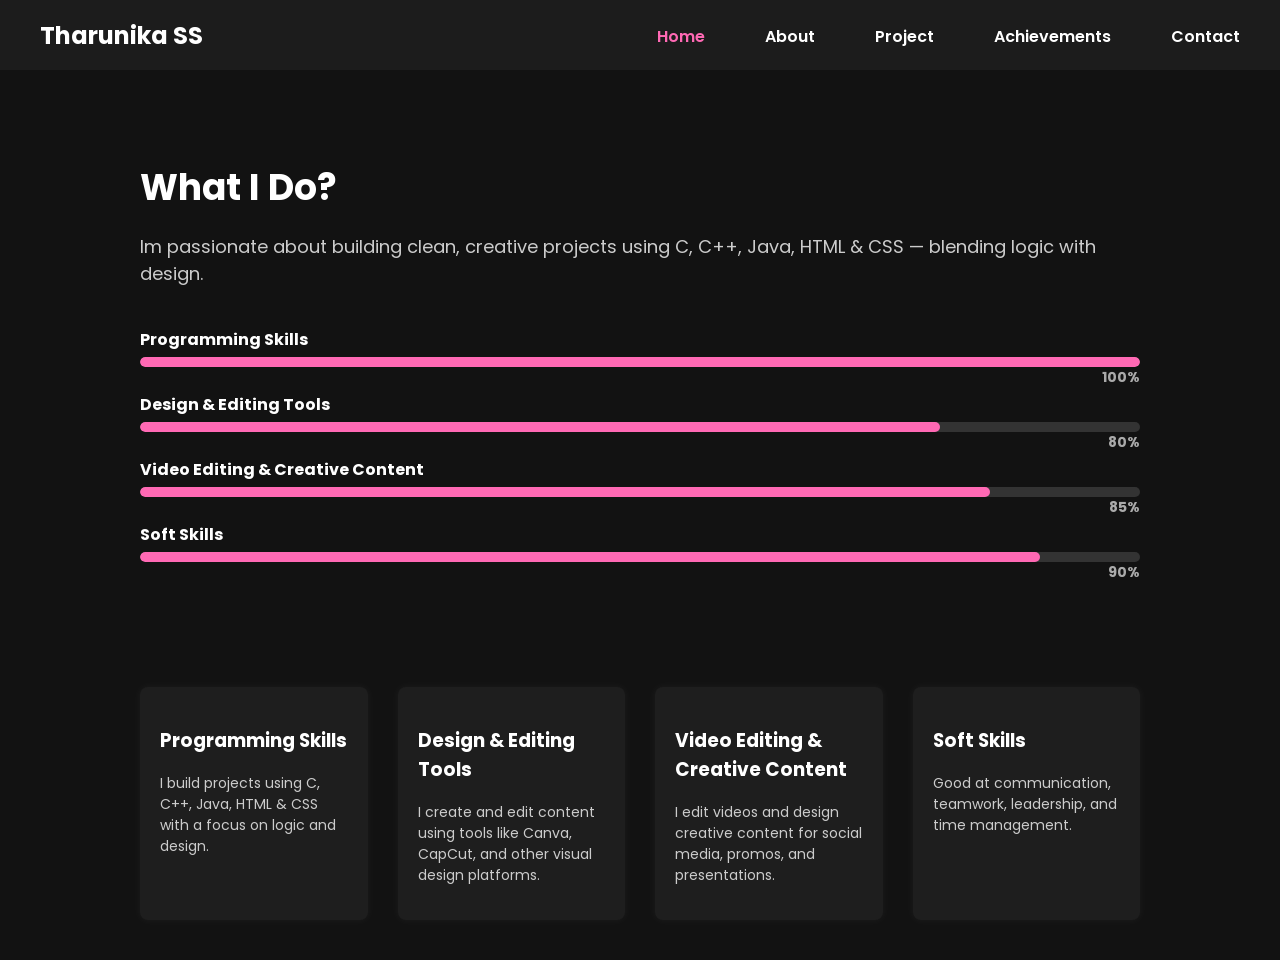
==== tharunika portfolio/about.html @ d0fa861d "Add files via upload" ====
<!DOCTYPE html>
<html lang="en">
<head>
  <meta charset="UTF-8" />
  <meta name="viewport" content="width=device-width, initial-scale=1.0"/>
  <title>About - Tharunika</title>
  <link rel="stylesheet" href="style2.css"/>
  <link rel="preconnect" href="https://fonts.googleapis.com">
  <link href="https://fonts.googleapis.com/css2?family=Poppins:wght@400;600;700&display=swap" rel="stylesheet">
  <link rel="stylesheet" href="https://cdnjs.cloudflare.com/ajax/libs/font-awesome/6.4.0/css/all.min.css" />
</head>
<body class="dark-theme">
  

  <header>
    <h2 class="logo">Tharunika SS</h2>
    <nav>
      <ul class="nav-links">
        <li><a href="index.html" class="active">Home</a></li>
        <li><a href="about.html">About</a></li>
        <li><a href="project.html">Project</a></li>
        <li><a href="achievement.html">Achievements</a></li>
        <li><a href="Contact.html">Contact</a></li>
      </ul>
    </nav>
  </header>

  <section class="about-section">
    <div class="about-text">
      <h1>What I Do?</h1>
      <p>
        Im passionate about building clean, creative projects using C, C++, Java, HTML & CSS — blending logic with design.
      </p>
    </div>

    <div class="skills">
      <div class="skill">
        <span>Programming Skills</span>
        <div class="bar">
          <div class="progress" style="width: 100%; background-color: #ff69b4;"></div>
        </div>
        <span class="percent">100%</span>
      </div>

      <div class="skill">
        <span>Design & Editing Tools</span>
        <div class="bar">
          <div class="progress" style="width: 80%; background-color: #ff69b4;"></div>
        </div>
        <span class="percent">80%</span>
      </div>

      <div class="skill">
        <span>Video Editing & Creative Content</span>
        <div class="bar">
          <div class="progress" style="width: 85%; background-color:  #ff69b4;"></div>
        </div>
        <span class="percent">85%</span>
      </div>

      <div class="skill">
        <span>Soft Skills</span>
        <div class="bar">
          <div class="progress" style="width: 90%; background-color:  #ff69b4;"></div>
        </div>
        <span class="percent">90%</span>
      </div>
    </div>
  </section>

  <section class="services">
    <div class="service">
      <h3> Programming Skills</h3>
      <p>I build projects using C, C++, Java, HTML & CSS with a focus on logic and design.</p>
    </div>
    <div class="service">
      <h3>Design & Editing Tools</h3>
      <p>I create and edit content using tools like Canva, CapCut, and other visual design platforms.</p>
    </div>
    <div class="service">
      <h3>Video Editing & Creative Content</h3>
      <p>I edit videos and design creative content for social media, promos, and presentations.</p>
    </div>
    <div class="service">
      <h3>Soft Skills</h3>
      <p>Good at communication, teamwork, leadership, and time management.</p>
    </div>
  </section>
</body>
</html>
---- tharunika portfolio/style2.css ----
body.dark-theme {
  margin: 0;
  padding: 0;
  font-family: 'Poppins', sans-serif;
  background-color: #121212;
  color: #ffffff;
}

header {
  display: flex;
  align-items: center;
  justify-content: space-between;
  background-color: #1c1c1c;
  padding: 0 40px;
  height: 70px;
  font-weight: bold;
}

.logo {
  font-size: 24px;
  font-weight: 700;
  color: white;
  font-weight: bold;
}

.nav-links {
  list-style: none;
  display: flex;
  gap: 60px;
  margin: 0;
  padding: 0;
  font-size: large;
  font-weight: bold;
}

.nav-links li a {
  text-decoration: none;
  color: white;
  font-weight: 600;
  font-size: 16px;
  transition: 0.3s;
}




.nav-links li a:hover,
.nav-links li a.active {
  color: #ff69b4; /* Pink */
}

.about-section {
  max-width: 1000px;
  margin: auto;
  padding: 60px 20px;
}

.about-text h1 {
  font-size: 36px;
  margin-bottom: 10px;
}

.about-text p {
  font-size: 18px;
  color: #cccccc;
}

.skills {
  margin-top: 40px;
}

.skill {
  margin-bottom: 25px;
}

.skill span {
  display: block;
  margin-bottom: 5px;
  font-weight: bold;
}

.bar {
  background: #333;
  border-radius: 5px;
  height: 10px;
  overflow: hidden;
}

.progress {
  height: 10px;
  border-radius: 5px;
}

.percent {
  float: right;
  font-size: 14px;
  color: #aaaaaa;
}

.services {
  display: grid;
  grid-template-columns: repeat(auto-fit, minmax(220px, 1fr));
  gap: 30px;
  padding: 40px 20px;
  max-width: 1000px;
  margin: auto;
}

.service {
  background-color: #1e1e1e;
  padding: 20px;
  border-radius: 8px;
  box-shadow: 0 0 10px rgba(255,255,255,0.05);
}

.service h3 {
  color: #ffffff;
}

.service p {
  color: #cccccc;
  font-size: 14px;
}
.project-section {
  padding: 80px 50px;
  max-width: 900px;
  margin: auto;
}

.project-section h2 {
  font-size: 36px;
  color: #ff69b4; /* same pink tone */
  margin-bottom: 20px;
}

.project-section h3 {
  font-size: 28px;
  color: #ffffff;
  margin-top: 20px;
  margin-bottom: 10px;
}

.project-section p {
  font-size: 18px;
  line-height: 1.8;
  margin-bottom: 20px;
}

.img-gallery {
  display: flex;
  flex-wrap: wrap;
  gap: 20px;
  margin-bottom: 40px;
}

.img-gallery img {
  width: 100%;
  max-width: 280px;
  border-radius: 10px;
  box-shadow: 0 0 10px rgba(255, 105, 180, 0.2); /* pink glow */
}
.achievement-entry {
  display: flex;
  justify-content: space-between;
  align-items: center;
  margin-bottom: 30px;
}

.achievement-text {
  flex: 1;
}

.achievement-img img {
  max-width: 200px;
  border-radius: 8px;
}
.contact-container {
  max-width: 1000px;
  margin: 60px auto;
  padding: 20px;
}

.contact-container h2 {
  font-size: 2.5rem;
  margin-bottom: 20px;
}

.contact-container p {
  font-size: 1.1rem;
  margin-bottom: 10px;
}

.contact-container a {
  color: #ff2b94;
  text-decoration: none;
  font-weight: 500;
}

.contact-container a:hover {
  text-decoration: underline;
}
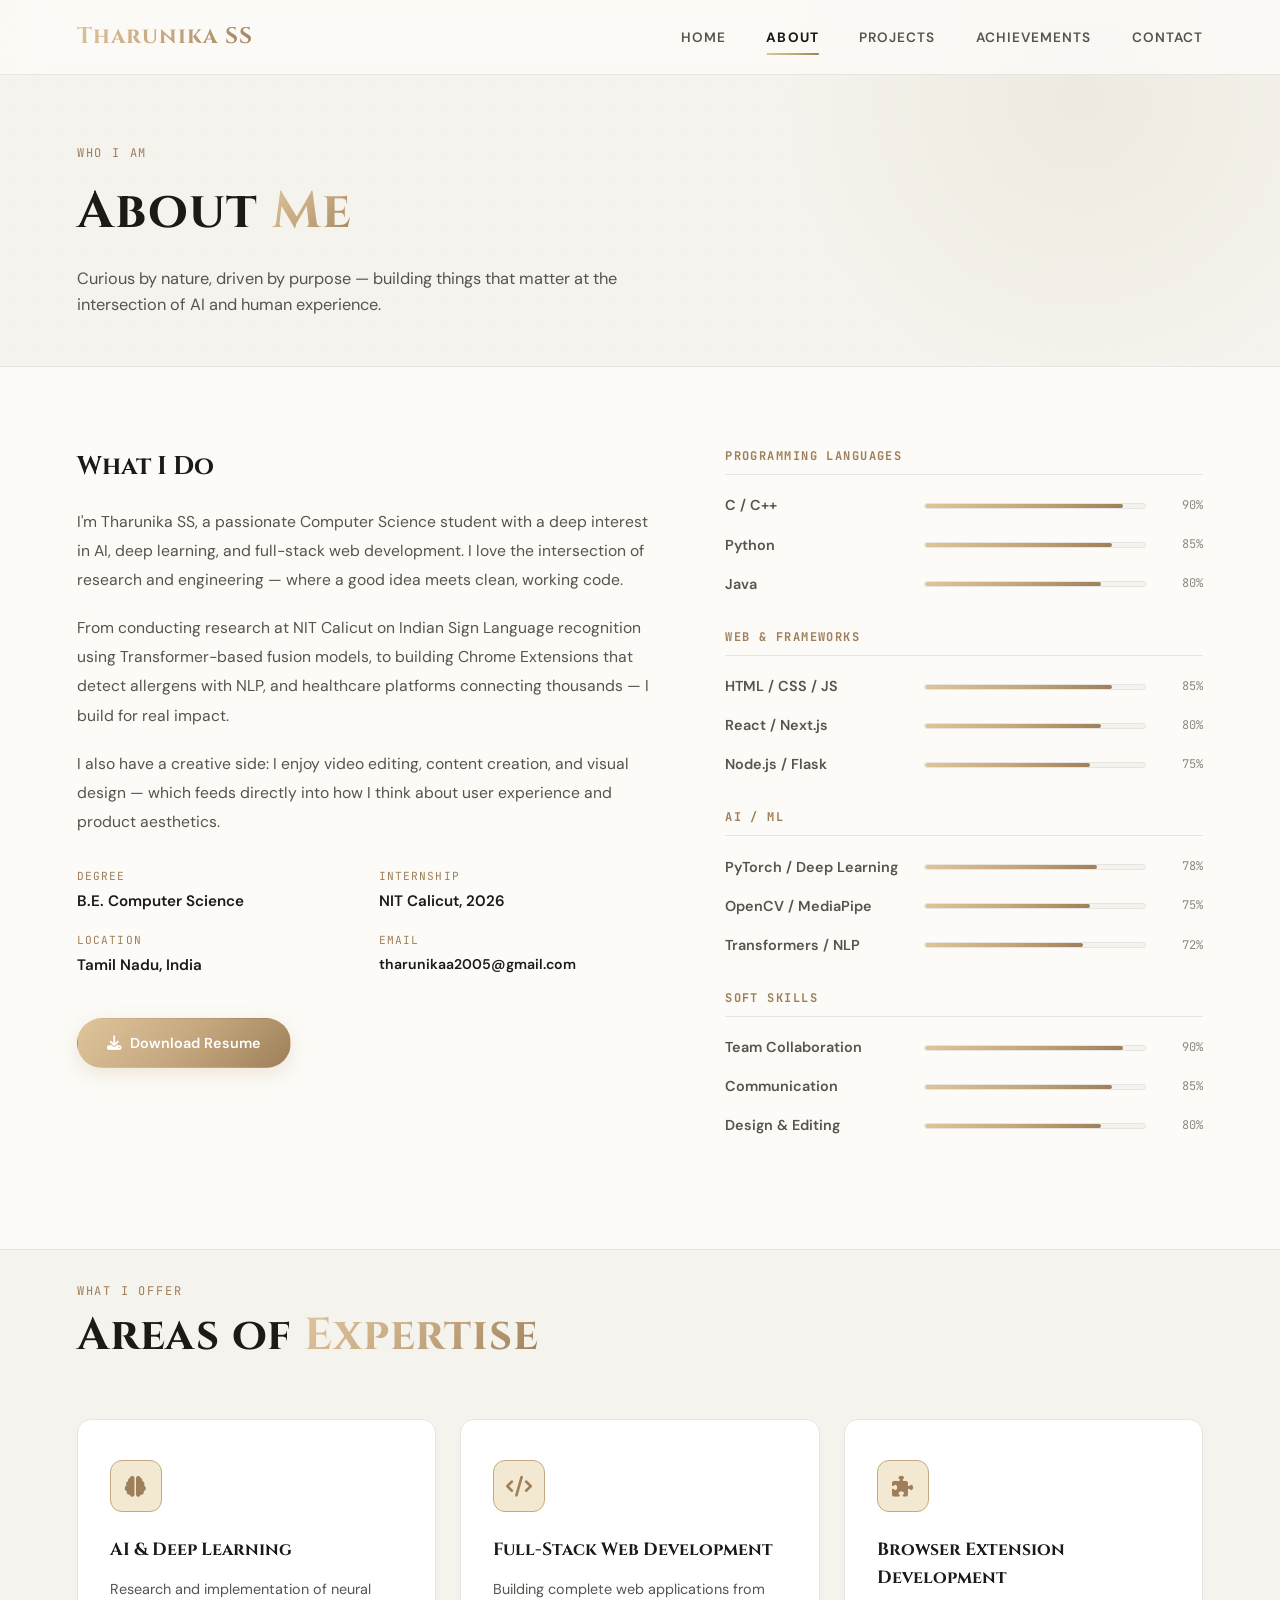
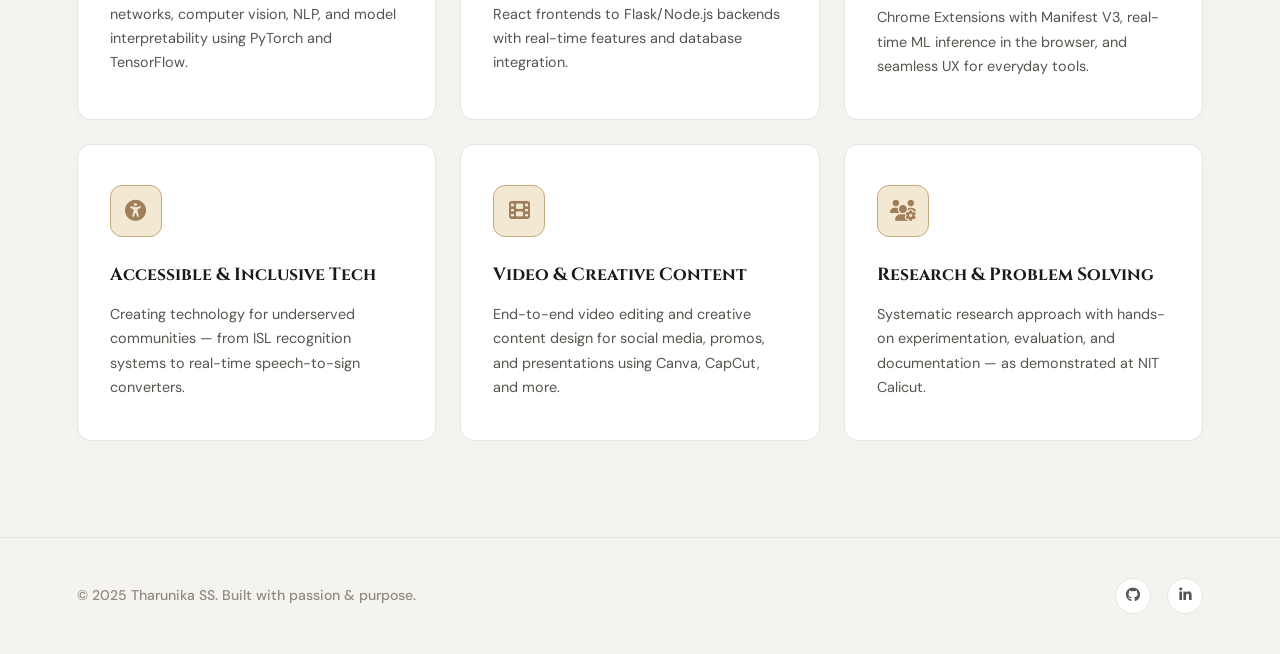
==== commit ff499267: "Redesign portfolio theme to professional White & Gold with micro-animations" ====
--- a/tharunika portfolio/about.html
+++ b/tharunika portfolio/about.html
@@ -1,90 +1,307 @@
-<!DOCTYPE html>
-<html lang="en">
-<head>
-  <meta charset="UTF-8" />
-  <meta name="viewport" content="width=device-width, initial-scale=1.0"/>
-  <title>About - Tharunika</title>
-  <link rel="stylesheet" href="style2.css"/>
-  <link rel="preconnect" href="https://fonts.googleapis.com">
-  <link href="https://fonts.googleapis.com/css2?family=Poppins:wght@400;600;700&display=swap" rel="stylesheet">
-  <link rel="stylesheet" href="https://cdnjs.cloudflare.com/ajax/libs/font-awesome/6.4.0/css/all.min.css" />
-</head>
-<body class="dark-theme">
-  
-
-  <header>
-    <h2 class="logo">Tharunika SS</h2>
-    <nav>
-      <ul class="nav-links">
-        <li><a href="index.html" class="active">Home</a></li>
-        <li><a href="about.html">About</a></li>
-        <li><a href="project.html">Project</a></li>
-        <li><a href="achievement.html">Achievements</a></li>
-        <li><a href="Contact.html">Contact</a></li>
-      </ul>
-    </nav>
-  </header>
-
-  <section class="about-section">
-    <div class="about-text">
-      <h1>What I Do?</h1>
-      <p>
-        Im passionate about building clean, creative projects using C, C++, Java, HTML & CSS — blending logic with design.
-      </p>
-    </div>
-
-    <div class="skills">
-      <div class="skill">
-        <span>Programming Skills</span>
-        <div class="bar">
-          <div class="progress" style="width: 100%; background-color: #ff69b4;"></div>
-        </div>
-        <span class="percent">100%</span>
-      </div>
-
-      <div class="skill">
-        <span>Design & Editing Tools</span>
-        <div class="bar">
-          <div class="progress" style="width: 80%; background-color: #ff69b4;"></div>
-        </div>
-        <span class="percent">80%</span>
-      </div>
-
-      <div class="skill">
-        <span>Video Editing & Creative Content</span>
-        <div class="bar">
-          <div class="progress" style="width: 85%; background-color:  #ff69b4;"></div>
-        </div>
-        <span class="percent">85%</span>
-      </div>
-
-      <div class="skill">
-        <span>Soft Skills</span>
-        <div class="bar">
-          <div class="progress" style="width: 90%; background-color:  #ff69b4;"></div>
-        </div>
-        <span class="percent">90%</span>
-      </div>
-    </div>
-  </section>
-
-  <section class="services">
-    <div class="service">
-      <h3> Programming Skills</h3>
-      <p>I build projects using C, C++, Java, HTML & CSS with a focus on logic and design.</p>
-    </div>
-    <div class="service">
-      <h3>Design & Editing Tools</h3>
-      <p>I create and edit content using tools like Canva, CapCut, and other visual design platforms.</p>
-    </div>
-    <div class="service">
-      <h3>Video Editing & Creative Content</h3>
-      <p>I edit videos and design creative content for social media, promos, and presentations.</p>
-    </div>
-    <div class="service">
-      <h3>Soft Skills</h3>
-      <p>Good at communication, teamwork, leadership, and time management.</p>
-    </div>
-  </section>
-</body>
-</html>
+<!DOCTYPE html>
+<html lang="en">
+<head>
+  <meta charset="UTF-8"/>
+  <meta name="viewport" content="width=device-width, initial-scale=1.0"/>
+  <title>About — Tharunika SS</title>
+  <link rel="preconnect" href="https://fonts.googleapis.com">
+  <link href="https://fonts.googleapis.com/css2?family=Cinzel:wght@400;600;700;800&family=DM+Sans:ital,wght@0,300;0,400;0,500;0,600;0,700;1,400&family=JetBrains+Mono:wght@400;500&display=swap" rel="stylesheet">
+  <link rel="stylesheet" href="https://cdnjs.cloudflare.com/ajax/libs/font-awesome/6.4.0/css/all.min.css"/>
+  <link rel="stylesheet" href="style.css"/>
+  <style>
+    .page-hero {
+      min-height: 38vh;
+      display: flex; align-items: flex-end;
+      padding: 9rem 6% 3rem;
+      position: relative; overflow: hidden;
+      border-bottom: 1px solid var(--border);
+      background: var(--bg3);
+    }
+    .page-hero::before {
+      content:''; position:absolute;
+      width:600px; height:600px;
+      background: radial-gradient(circle, rgba(197,168,128,0.12), transparent 70%);
+      top:-200px; right:-100px; border-radius:50%;
+    }
+    .page-hero-content { position:relative; z-index:1; }
+    .page-hero-content p { color:var(--text-sub); max-width:540px; font-size:1.02rem; margin-top:0.8rem; }
+
+    /* About layout */
+    .about-wrap {
+      display: grid;
+      grid-template-columns: 1.1fr 0.9fr;
+      gap: 4rem;
+      padding: 5rem 6% 5rem;
+    }
+    @media(max-width:768px){ .about-wrap{grid-template-columns:1fr; gap: 3rem;} }
+
+    .about-bio h3 {
+      font-family: var(--font-display); font-size:1.6rem; font-weight:700;
+      margin-bottom:1.2rem;
+      color: var(--text);
+    }
+    .about-bio p { color:var(--text-sub); line-height:1.85; margin-bottom:1.2rem; font-size:0.98rem; }
+
+    .info-grid { display:grid; grid-template-columns:1fr 1fr; gap:1.2rem; margin-top:2rem; }
+    .info-item { display:flex; flex-direction:column; gap:0.2rem; }
+    .info-label { font-family:var(--font-mono); font-size:0.7rem; color:var(--accent-dark); text-transform:uppercase; letter-spacing:0.1em; }
+    .info-value { font-size:0.95rem; font-weight:600; color: var(--text); }
+
+    /* Skills column */
+    .skill-category { margin-bottom:2rem; }
+    .skill-category h4 {
+      font-family:var(--font-mono); font-size:0.75rem;
+      color:var(--accent-dark); text-transform:uppercase; letter-spacing:0.12em;
+      margin-bottom:1.2rem; padding-bottom:0.5rem;
+      border-bottom:1px solid var(--border);
+    }
+    .skill-row {
+      display:flex; align-items:center; gap:1.2rem;
+      margin-bottom:1rem;
+    }
+    .skill-row .skill-name { font-size:0.9rem; font-weight: 600; min-width:180px; color: var(--text-sub); }
+    .skill-bar { flex:1; height:6px; background:var(--bg3); border-radius:3px; overflow:hidden; border: 1px solid var(--border); }
+    .skill-fill { height:100%; border-radius:3px; background:var(--gold-grad); transition:width 1.5s cubic-bezier(.16,1,.3,1); }
+    .skill-pct { font-family:var(--font-mono); font-size:0.75rem; color:var(--text-muted); min-width:38px; text-align:right; }
+
+    /* Services */
+    .services-section { padding:2rem 6% 6rem; background: var(--bg3); border-top: 1px solid var(--border); }
+    .services-grid {
+      display:grid; grid-template-columns:repeat(auto-fill,minmax(280px,1fr));
+      gap:1.5rem; margin-top:3rem;
+    }
+    .service-card {
+      background:var(--bg2); border:1px solid var(--border);
+      border-radius:var(--radius); padding:2.5rem 2rem;
+      transition:var(--trans); position:relative; overflow:hidden;
+      box-shadow: 0 4px 20px rgba(0,0,0,0.01);
+    }
+    .service-card::before {
+      content:''; position:absolute; top:0;left:0;right:0;height:2px;
+      background:var(--gold-grad);
+      opacity:0; transition:var(--trans);
+    }
+    .service-card:hover { transform:translateY(-6px); border-color:var(--accent); box-shadow: 0 16px 36px var(--gold-glow-subtle); }
+    .service-card:hover::before { opacity:1; }
+    
+    .service-icon {
+      width:52px; height:52px; border-radius:12px;
+      background:var(--accent-light); border:1px solid var(--accent);
+      display:flex; align-items:center; justify-content:center;
+      font-size:1.3rem; color:var(--accent-dark); margin-bottom:1.5rem;
+      transition: var(--trans);
+    }
+    .service-card:hover .service-icon {
+      transform: scale(1.08) rotate(4deg);
+      background: var(--gold-grad);
+      color: #fff;
+      border-color: transparent;
+    }
+    .service-card h3 { font-family:var(--font-display); font-size:1.1rem; font-weight:700; margin-bottom:0.8rem; color: var(--text); }
+    .service-card p { color:var(--text-sub); font-size:0.9rem; line-height:1.7; }
+  </style>
+</head>
+<body>
+  <header>
+    <div class="logo">Tharunika SS</div>
+    <nav>
+      <ul class="nav-links">
+        <li><a href="index.html">Home</a></li>
+        <li><a href="about.html" class="active">About</a></li>
+        <li><a href="project.html">Projects</a></li>
+        <li><a href="achievement.html">Achievements</a></li>
+        <li><a href="contact.html">Contact</a></li>
+      </ul>
+    </nav>
+  </header>
+
+  <div class="page-hero">
+    <div class="page-hero-content">
+      <div class="section-eyebrow">Who I am</div>
+      <h1 style="font-family:var(--font-display);font-size:clamp(2rem,4vw,3.2rem);font-weight:700;letter-spacing:0.02em;">
+        About <span style="background:var(--gold-grad);-webkit-background-clip:text;-webkit-text-fill-color:transparent;background-clip:text;">Me</span>
+      </h1>
+      <p>Curious by nature, driven by purpose — building things that matter at the intersection of AI and human experience.</p>
+    </div>
+  </div>
+
+  <div class="about-wrap">
+    <!-- Left: Bio -->
+    <div class="about-bio">
+      <h3>What I Do</h3>
+      <p>
+        I'm Tharunika SS, a passionate Computer Science student with a deep interest in AI, deep learning, and full-stack web development. I love the intersection of research and engineering — where a good idea meets clean, working code.
+      </p>
+      <p>
+        From conducting research at NIT Calicut on Indian Sign Language recognition using Transformer-based fusion models, to building Chrome Extensions that detect allergens with NLP, and healthcare platforms connecting thousands — I build for real impact.
+      </p>
+      <p>
+        I also have a creative side: I enjoy video editing, content creation, and visual design — which feeds directly into how I think about user experience and product aesthetics.
+      </p>
+
+      <div class="info-grid">
+        <div class="info-item">
+          <span class="info-label">Degree</span>
+          <span class="info-value">B.E. Computer Science</span>
+        </div>
+        <div class="info-item">
+          <span class="info-label">Internship</span>
+          <span class="info-value">NIT Calicut, 2026</span>
+        </div>
+        <div class="info-item">
+          <span class="info-label">Location</span>
+          <span class="info-value">Tamil Nadu, India</span>
+        </div>
+        <div class="info-item">
+          <span class="info-label">Email</span>
+          <span class="info-value" style="font-size:0.88rem">tharunikaa2005@gmail.com</span>
+        </div>
+      </div>
+
+      <div style="margin-top:2.5rem;">
+        <a href="resume portfolio.pdf" download class="btn btn-primary">
+          <i class="fas fa-download"></i> Download Resume
+        </a>
+      </div>
+    </div>
+
+    <!-- Right: Skills -->
+    <div class="about-skills" id="skillsContainer">
+      <div class="skill-category">
+        <h4>Programming Languages</h4>
+        <div class="skill-row" data-pct="90">
+          <span class="skill-name">C / C++</span>
+          <div class="skill-bar"><div class="skill-fill" style="width:0"></div></div>
+          <span class="skill-pct">90%</span>
+        </div>
+        <div class="skill-row" data-pct="85">
+          <span class="skill-name">Python</span>
+          <div class="skill-bar"><div class="skill-fill" style="width:0"></div></div>
+          <span class="skill-pct">85%</span>
+        </div>
+        <div class="skill-row" data-pct="80">
+          <span class="skill-name">Java</span>
+          <div class="skill-bar"><div class="skill-fill" style="width:0"></div></div>
+          <span class="skill-pct">80%</span>
+        </div>
+      </div>
+      <div class="skill-category">
+        <h4>Web & Frameworks</h4>
+        <div class="skill-row" data-pct="85">
+          <span class="skill-name">HTML / CSS / JS</span>
+          <div class="skill-bar"><div class="skill-fill" style="width:0"></div></div>
+          <span class="skill-pct">85%</span>
+        </div>
+        <div class="skill-row" data-pct="80">
+          <span class="skill-name">React / Next.js</span>
+          <div class="skill-bar"><div class="skill-fill" style="width:0"></div></div>
+          <span class="skill-pct">80%</span>
+        </div>
+        <div class="skill-row" data-pct="75">
+          <span class="skill-name">Node.js / Flask</span>
+          <div class="skill-bar"><div class="skill-fill" style="width:0"></div></div>
+          <span class="skill-pct">75%</span>
+        </div>
+      </div>
+      <div class="skill-category">
+        <h4>AI / ML</h4>
+        <div class="skill-row" data-pct="78">
+          <span class="skill-name">PyTorch / Deep Learning</span>
+          <div class="skill-bar"><div class="skill-fill" style="width:0"></div></div>
+          <span class="skill-pct">78%</span>
+        </div>
+        <div class="skill-row" data-pct="75">
+          <span class="skill-name">OpenCV / MediaPipe</span>
+          <div class="skill-bar"><div class="skill-fill" style="width:0"></div></div>
+          <span class="skill-pct">75%</span>
+        </div>
+        <div class="skill-row" data-pct="72">
+          <span class="skill-name">Transformers / NLP</span>
+          <div class="skill-bar"><div class="skill-fill" style="width:0"></div></div>
+          <span class="skill-pct">72%</span>
+        </div>
+      </div>
+      <div class="skill-category">
+        <h4>Soft Skills</h4>
+        <div class="skill-row" data-pct="90">
+          <span class="skill-name">Team Collaboration</span>
+          <div class="skill-bar"><div class="skill-fill" style="width:0"></div></div>
+          <span class="skill-pct">90%</span>
+        </div>
+        <div class="skill-row" data-pct="85">
+          <span class="skill-name">Communication</span>
+          <div class="skill-bar"><div class="skill-fill" style="width:0"></div></div>
+          <span class="skill-pct">85%</span>
+        </div>
+        <div class="skill-row" data-pct="80">
+          <span class="skill-name">Design & Editing</span>
+          <div class="skill-bar"><div class="skill-fill" style="width:0"></div></div>
+          <span class="skill-pct">80%</span>
+        </div>
+      </div>
+    </div>
+  </div>
+
+  <!-- Services -->
+  <section class="services-section">
+    <div class="section-header">
+      <div class="section-eyebrow">What I offer</div>
+      <h2>Areas of <span class="accent">Expertise</span></h2>
+    </div>
+    <div class="services-grid">
+      <div class="service-card">
+        <div class="service-icon"><i class="fas fa-brain"></i></div>
+        <h3>AI & Deep Learning</h3>
+        <p>Research and implementation of neural networks, computer vision, NLP, and model interpretability using PyTorch and TensorFlow.</p>
+      </div>
+      <div class="service-card">
+        <div class="service-icon"><i class="fas fa-code"></i></div>
+        <h3>Full-Stack Web Development</h3>
+        <p>Building complete web applications from React frontends to Flask/Node.js backends with real-time features and database integration.</p>
+      </div>
+      <div class="service-card">
+        <div class="service-icon"><i class="fas fa-puzzle-piece"></i></div>
+        <h3>Browser Extension Development</h3>
+        <p>Chrome Extensions with Manifest V3, real-time ML inference in the browser, and seamless UX for everyday tools.</p>
+      </div>
+      <div class="service-card">
+        <div class="service-icon"><i class="fas fa-universal-access"></i></div>
+        <h3>Accessible & Inclusive Tech</h3>
+        <p>Creating technology for underserved communities — from ISL recognition systems to real-time speech-to-sign converters.</p>
+      </div>
+      <div class="service-card">
+        <div class="service-icon"><i class="fas fa-film"></i></div>
+        <h3>Video & Creative Content</h3>
+        <p>End-to-end video editing and creative content design for social media, promos, and presentations using Canva, CapCut, and more.</p>
+      </div>
+      <div class="service-card">
+        <div class="service-icon"><i class="fas fa-users-cog"></i></div>
+        <h3>Research & Problem Solving</h3>
+        <p>Systematic research approach with hands-on experimentation, evaluation, and documentation — as demonstrated at NIT Calicut.</p>
+      </div>
+    </div>
+  </section>
+
+  <footer>
+    <p>© 2025 Tharunika SS. Built with passion & purpose.</p>
+    <div class="socials">
+      <a href="https://github.com/cse253/" target="_blank" class="social-link" style="width:36px;height:36px;font-size:0.9rem"><i class="fab fa-github"></i></a>
+      <a href="https://www.linkedin.com/in/tharunika-s-s-96475532a" target="_blank" class="social-link" style="width:36px;height:36px;font-size:0.9rem"><i class="fab fa-linkedin-in"></i></a>
+    </div>
+  </footer>
+
+  <script>
+    const observer = new IntersectionObserver((entries) => {
+      entries.forEach(entry => {
+        if (entry.isIntersecting) {
+          entry.target.querySelectorAll('.skill-row').forEach(row => {
+            const fill = row.querySelector('.skill-fill');
+            fill.style.width = row.dataset.pct + '%';
+          });
+        }
+      });
+    }, { threshold: 0.1 });
+    observer.observe(document.getElementById('skillsContainer'));
+  </script>
+</body>
+</html>
--- a/tharunika portfolio/style.css
+++ b/tharunika portfolio/style.css
@@ -0,0 +1,487 @@
+/* ===== GOOGLE FONTS ===== */
+@import url('https://fonts.googleapis.com/css2?family=Cinzel:wght@400;600;700;800&family=DM+Sans:ital,wght@0,300;0,400;0,500;0,600;0,700;1,400&family=JetBrains+Mono:wght@400;500&display=swap');
+
+/* ===== VARIABLES ===== */
+:root {
+  /* Colors */
+  --bg: #fcfbf7;            /* Alabaster / Warm White */
+  --bg2: #ffffff;           /* Pure White */
+  --bg3: #f5f3ed;           /* Warm Sand / Light Beige */
+  --text: #1c1917;          /* Charcoal Black */
+  --text-sub: #57534e;      /* Soft Charcoal */
+  --text-muted: #8c8a82;    /* Warm Muted Gray */
+  --accent: #c5a880;        /* Champagne Gold */
+  --accent-light: #f3e8d2;  /* Soft Light Gold */
+  --accent-dark: #9e7f59;   /* Antique Gold / Bronze */
+  
+  /* Gradients & Shadows */
+  --gold-grad: linear-gradient(135deg, #dfc49c 0%, #c5a880 50%, #9e7f59 100%);
+  --gold-glow: rgba(197, 168, 128, 0.25);
+  --gold-glow-subtle: rgba(197, 168, 128, 0.12);
+  --border: #e7e5e4;        /* Soft Stone Gray */
+  --border-gold: rgba(197, 168, 128, 0.3);
+  
+  /* Fonts */
+  --font-display: 'Cinzel', Georgia, serif;
+  --font-body: 'DM Sans', 'Inter', sans-serif;
+  --font-mono: 'JetBrains Mono', monospace;
+  
+  /* Radii & Transitions */
+  --radius: 14px;
+  --radius-sm: 8px;
+  --trans: all 0.4s cubic-bezier(0.16, 1, 0.3, 1);
+}
+
+/* ===== RESET & BASE ===== */
+* {
+  box-sizing: border-box;
+  margin: 0;
+  padding: 0;
+}
+
+html {
+  scroll-behavior: smooth;
+}
+
+body {
+  font-family: var(--font-body);
+  background-color: var(--bg);
+  color: var(--text);
+  line-height: 1.6;
+  overflow-x: hidden;
+  position: relative;
+}
+
+/* Custom Scrollbar */
+::-webkit-scrollbar {
+  width: 8px;
+}
+::-webkit-scrollbar-track {
+  background: var(--bg3);
+}
+::-webkit-scrollbar-thumb {
+  background: var(--accent);
+  border-radius: 4px;
+}
+::-webkit-scrollbar-thumb:hover {
+  background: var(--accent-dark);
+}
+
+/* Subtle luxury pattern overlay */
+body::before {
+  content: '';
+  position: fixed;
+  inset: 0;
+  background-image: radial-gradient(circle at 50% 50%, rgba(197, 168, 128, 0.015) 1px, transparent 1px);
+  background-size: 24px 24px;
+  pointer-events: none;
+  z-index: 99;
+}
+
+/* ===== NAVBAR & HEADER ===== */
+header {
+  position: fixed;
+  top: 0; left: 0; right: 0;
+  z-index: 1000;
+  display: flex;
+  align-items: center;
+  justify-content: space-between;
+  padding: 1.2rem 6%;
+  background: rgba(252, 251, 247, 0.85);
+  backdrop-filter: blur(20px);
+  -webkit-backdrop-filter: blur(20px);
+  border-bottom: 1px solid var(--border);
+  transition: var(--trans);
+}
+
+.logo {
+  font-family: var(--font-display);
+  font-size: 1.4rem;
+  font-weight: 700;
+  letter-spacing: 0.05em;
+  background: var(--gold-grad);
+  -webkit-background-clip: text;
+  -webkit-text-fill-color: transparent;
+  background-clip: text;
+}
+
+.nav-links {
+  display: flex;
+  gap: 2.5rem;
+  list-style: none;
+  align-items: center;
+}
+
+.nav-links a {
+  text-decoration: none;
+  font-size: 0.85rem;
+  font-weight: 600;
+  color: var(--text-sub);
+  letter-spacing: 0.08em;
+  text-transform: uppercase;
+  position: relative;
+  transition: var(--trans);
+  padding: 0.4rem 0;
+}
+
+.nav-links a::after {
+  content: '';
+  position: absolute;
+  bottom: -2px; left: 50%;
+  width: 0; height: 1.5px;
+  background: var(--gold-grad);
+  transition: var(--trans);
+  transform: translateX(-50%);
+}
+
+.nav-links a:hover {
+  color: var(--accent-dark);
+}
+
+.nav-links a:hover::after,
+.nav-links a.active::after {
+  width: 100%;
+}
+
+.nav-links a.active {
+  color: var(--text);
+  font-weight: 700;
+}
+
+/* ===== HERO SECTION ===== */
+.hero {
+  min-height: 100vh;
+  display: flex;
+  align-items: center;
+  padding: 8rem 6% 4rem;
+  position: relative;
+  gap: 5rem;
+  z-index: 1;
+}
+
+.hero-grid {
+  position: absolute;
+  inset: 0;
+  z-index: 0;
+  background-image: 
+    linear-gradient(rgba(197, 168, 128, 0.035) 1px, transparent 1px),
+    linear-gradient(90deg, rgba(197, 168, 128, 0.035) 1px, transparent 1px);
+  background-size: 50px 50px;
+  mask-image: radial-gradient(ellipse at center, black 40%, transparent 90%);
+  -webkit-mask-image: radial-gradient(ellipse at center, black 40%, transparent 90%);
+}
+
+.hero-content {
+  flex: 1;
+  max-width: 620px;
+  position: relative;
+  z-index: 2;
+}
+
+.hero-eyebrow {
+  display: inline-flex;
+  align-items: center;
+  gap: 0.5rem;
+  font-family: var(--font-mono);
+  font-size: 0.72rem;
+  color: var(--accent-dark);
+  letter-spacing: 0.12em;
+  text-transform: uppercase;
+  margin-bottom: 1.5rem;
+  padding: 0.35rem 0.9rem;
+  border: 1px solid var(--accent);
+  border-radius: 100px;
+  background: rgba(197, 168, 128, 0.05);
+}
+
+.hero-eyebrow span {
+  width: 6px;
+  height: 6px;
+  background: var(--accent);
+  border-radius: 50%;
+  animation: pulse 2s infinite;
+}
+
+@keyframes pulse {
+  0%, 100% { opacity: 1; transform: scale(1); }
+  50% { opacity: 0.4; transform: scale(0.85); }
+}
+
+.hero-content h1 {
+  font-family: var(--font-display);
+  font-size: clamp(2.4rem, 5vw, 3.8rem);
+  font-weight: 700;
+  line-height: 1.15;
+  letter-spacing: -0.01em;
+  margin-bottom: 0.6rem;
+}
+
+.hero-content h1 .highlight {
+  background: var(--gold-grad);
+  -webkit-background-clip: text;
+  -webkit-text-fill-color: transparent;
+  background-clip: text;
+}
+
+.hero-content h2 {
+  font-family: var(--font-body);
+  font-size: clamp(1.2rem, 3vw, 1.8rem);
+  font-weight: 500;
+  color: var(--text-sub);
+  margin-bottom: 1.5rem;
+}
+
+.hero-content p {
+  font-size: 1.02rem;
+  color: var(--text-sub);
+  max-width: 540px;
+  margin-bottom: 2rem;
+  line-height: 1.85;
+}
+
+.hero-actions {
+  display: flex;
+  gap: 1.2rem;
+  flex-wrap: wrap;
+  margin-bottom: 2.5rem;
+}
+
+/* ===== BUTTONS ===== */
+.btn {
+  display: inline-flex;
+  align-items: center;
+  gap: 0.6rem;
+  padding: 0.8rem 1.8rem;
+  border-radius: 100px;
+  font-size: 0.9rem;
+  font-weight: 600;
+  cursor: pointer;
+  text-decoration: none;
+  transition: var(--trans);
+  border: 1px solid transparent;
+}
+
+.btn-primary {
+  background: var(--gold-grad);
+  color: #ffffff;
+  box-shadow: 0 6px 20px var(--gold-glow);
+}
+
+.btn-primary:hover {
+  transform: translateY(-3px);
+  box-shadow: 0 12px 28px var(--gold-glow);
+  filter: brightness(1.04);
+}
+
+.btn-outline {
+  border: 1.5px solid var(--accent);
+  color: var(--accent-dark);
+  background: transparent;
+}
+
+.btn-outline:hover {
+  border-color: var(--accent-dark);
+  background: var(--accent-light);
+  color: var(--text);
+  transform: translateY(-3px);
+}
+
+/* ===== SOCIAL LINKS ===== */
+.socials {
+  display: flex;
+  gap: 1rem;
+}
+
+.social-link {
+  width: 44px;
+  height: 44px;
+  border-radius: 50%;
+  border: 1px solid var(--border);
+  background: var(--bg2);
+  display: flex;
+  align-items: center;
+  justify-content: center;
+  color: var(--text-sub);
+  font-size: 1.1rem;
+  text-decoration: none;
+  transition: var(--trans);
+}
+
+.social-link:hover {
+  border-color: var(--accent);
+  color: var(--accent-dark);
+  transform: translateY(-3px) rotate(8deg);
+  box-shadow: 0 8px 20px var(--gold-glow-subtle);
+}
+
+/* ===== HERO IMAGE CONTAINER ===== */
+.image-container {
+  position: relative;
+  z-index: 2;
+  flex-shrink: 0;
+}
+
+.image-container::before {
+  content: '';
+  position: absolute;
+  inset: -6px;
+  border-radius: 50%;
+  background: var(--gold-grad);
+  z-index: -1;
+  opacity: 0.8;
+  filter: blur(1px);
+}
+
+.image-container img {
+  width: 290px;
+  height: 290px;
+  border-radius: 50%;
+  object-fit: cover;
+  border: 5px solid var(--bg2);
+  display: block;
+  box-shadow: 0 16px 36px rgba(0,0,0,0.06);
+}
+
+/* ===== SECTION WRAPPERS ===== */
+.section-wrap {
+  padding: 6rem 6% 4rem;
+  position: relative;
+  z-index: 1;
+}
+
+.section-header {
+  margin-bottom: 3.5rem;
+}
+
+.section-eyebrow {
+  font-family: var(--font-mono);
+  font-size: 0.75rem;
+  color: var(--accent-dark);
+  letter-spacing: 0.15em;
+  text-transform: uppercase;
+  margin-bottom: 0.5rem;
+  display: block;
+}
+
+.section-header h2 {
+  font-family: var(--font-display);
+  font-size: clamp(1.8rem, 3.5vw, 2.8rem);
+  font-weight: 700;
+  letter-spacing: 0.02em;
+  line-height: 1.2;
+}
+
+.section-header h2 .accent {
+  background: var(--gold-grad);
+  -webkit-background-clip: text;
+  -webkit-text-fill-color: transparent;
+  background-clip: text;
+}
+
+/* ===== CARDS (GLOBAL REDESIGN) ===== */
+.card {
+  background: var(--bg2);
+  border: 1px solid var(--border);
+  border-radius: var(--radius);
+  padding: 2.2rem;
+  transition: var(--trans);
+  position: relative;
+  overflow: hidden;
+  box-shadow: 0 4px 20px rgba(0,0,0,0.02);
+}
+
+.card::before {
+  content: '';
+  position: absolute;
+  top: 0; left: 0; right: 0;
+  height: 2px;
+  background: var(--gold-grad);
+  opacity: 0;
+  transition: var(--trans);
+}
+
+.card:hover {
+  border-color: var(--accent);
+  transform: translateY(-6px);
+  box-shadow: 0 20px 40px var(--gold-glow-subtle);
+}
+
+.card:hover::before {
+  opacity: 1;
+}
+
+/* ===== TAGS ===== */
+.tag {
+  display: inline-block;
+  font-family: var(--font-mono);
+  font-size: 0.7rem;
+  font-weight: 500;
+  padding: 0.35rem 0.8rem;
+  border-radius: 6px;
+  background: var(--bg3);
+  color: var(--accent-dark);
+  border: 1px solid var(--border);
+  margin: 0.2rem;
+  text-transform: uppercase;
+  letter-spacing: 0.05em;
+}
+
+/* ===== FOOTER ===== */
+footer {
+  border-top: 1px solid var(--border);
+  padding: 2.5rem 6%;
+  display: flex;
+  align-items: center;
+  justify-content: space-between;
+  flex-wrap: wrap;
+  gap: 1.5rem;
+  background: var(--bg3);
+}
+
+footer p {
+  color: var(--text-muted);
+  font-size: 0.88rem;
+  font-weight: 500;
+}
+
+/* ===== RESPONSIVE STYLES ===== */
+@media (max-width: 992px) {
+  .hero {
+    flex-direction: column-reverse;
+    text-align: center;
+    padding-top: 8rem;
+    gap: 3rem;
+  }
+  .image-container img {
+    width: 240px;
+    height: 240px;
+  }
+  .hero-actions, .socials {
+    justify-content: center;
+  }
+  .hero-content p {
+    margin-left: auto;
+    margin-right: auto;
+  }
+}
+
+@media (max-width: 768px) {
+  header {
+    padding: 1rem 5%;
+  }
+  .nav-links {
+    gap: 1.5rem;
+  }
+  .nav-links a {
+    font-size: 0.8rem;
+  }
+}
+
+@media (max-width: 480px) {
+  .nav-links {
+    gap: 1rem;
+  }
+  .nav-links a {
+    letter-spacing: 0.04em;
+  }
+}
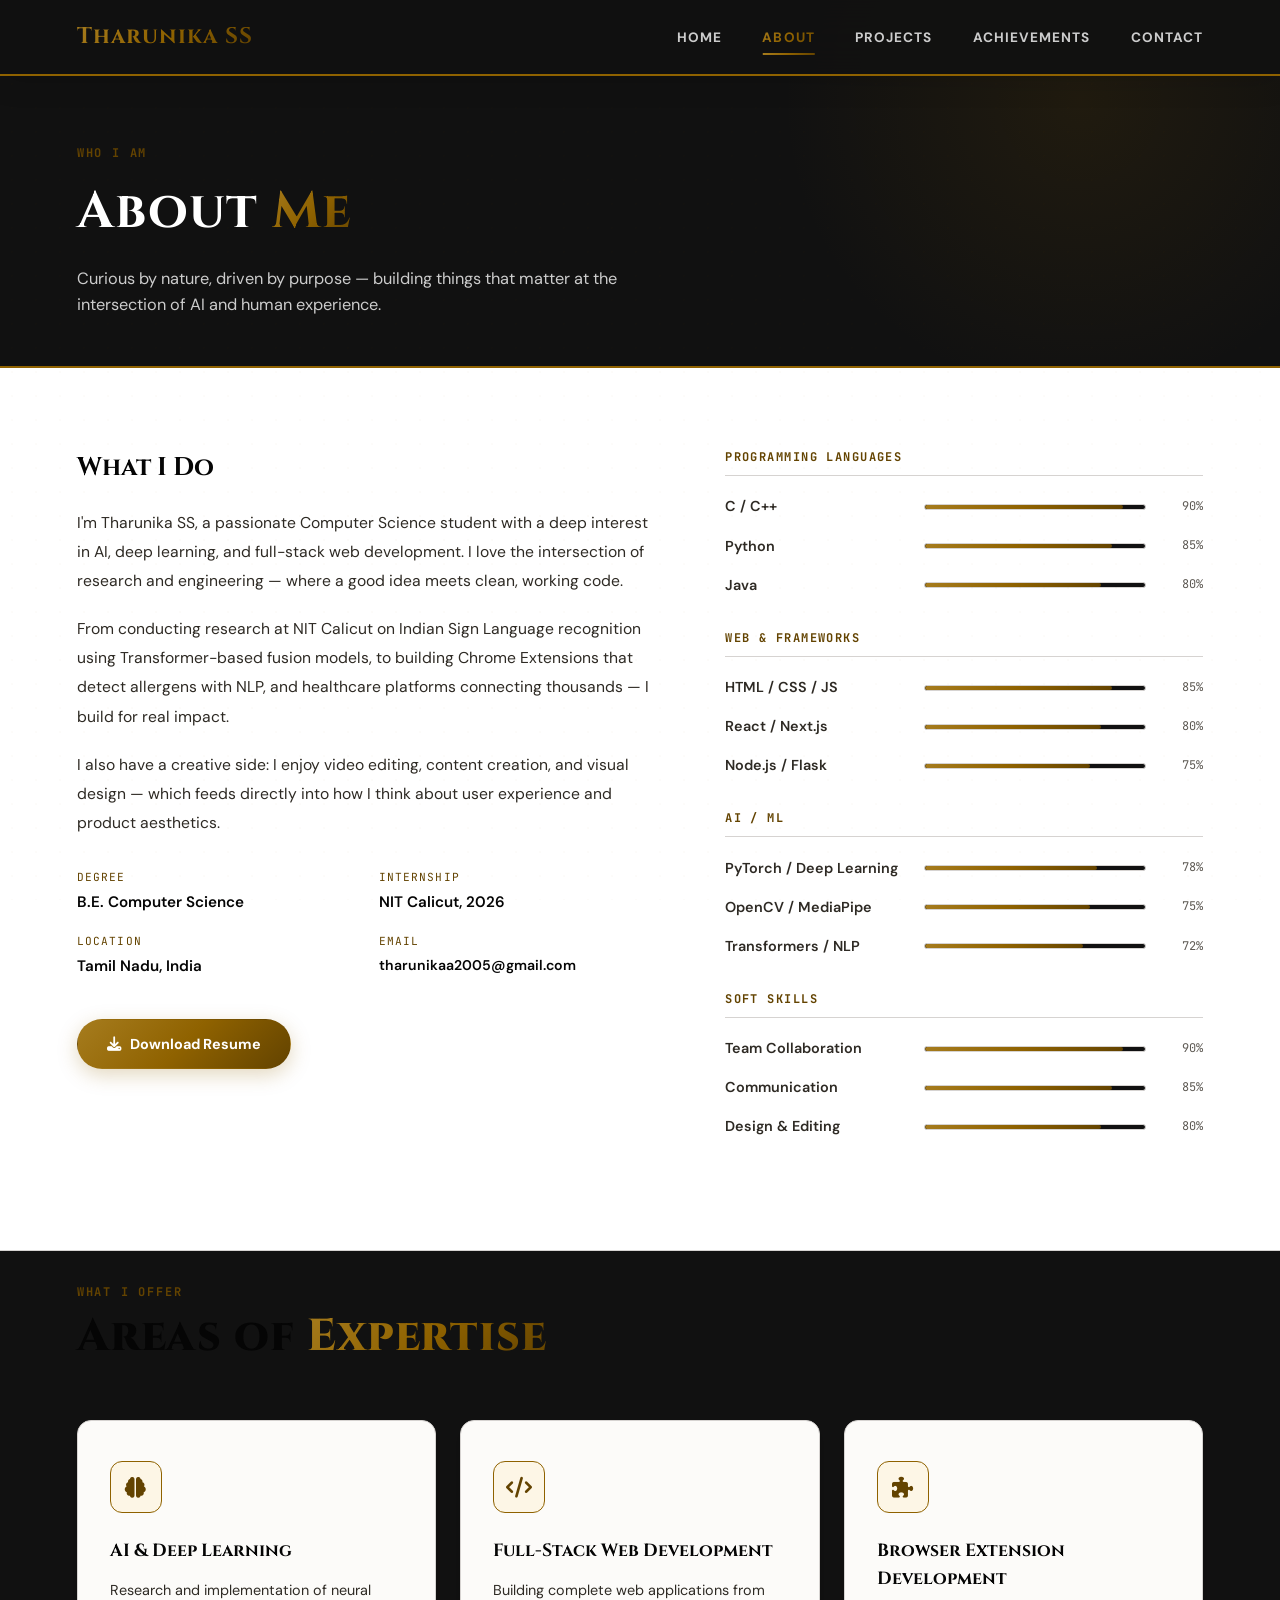
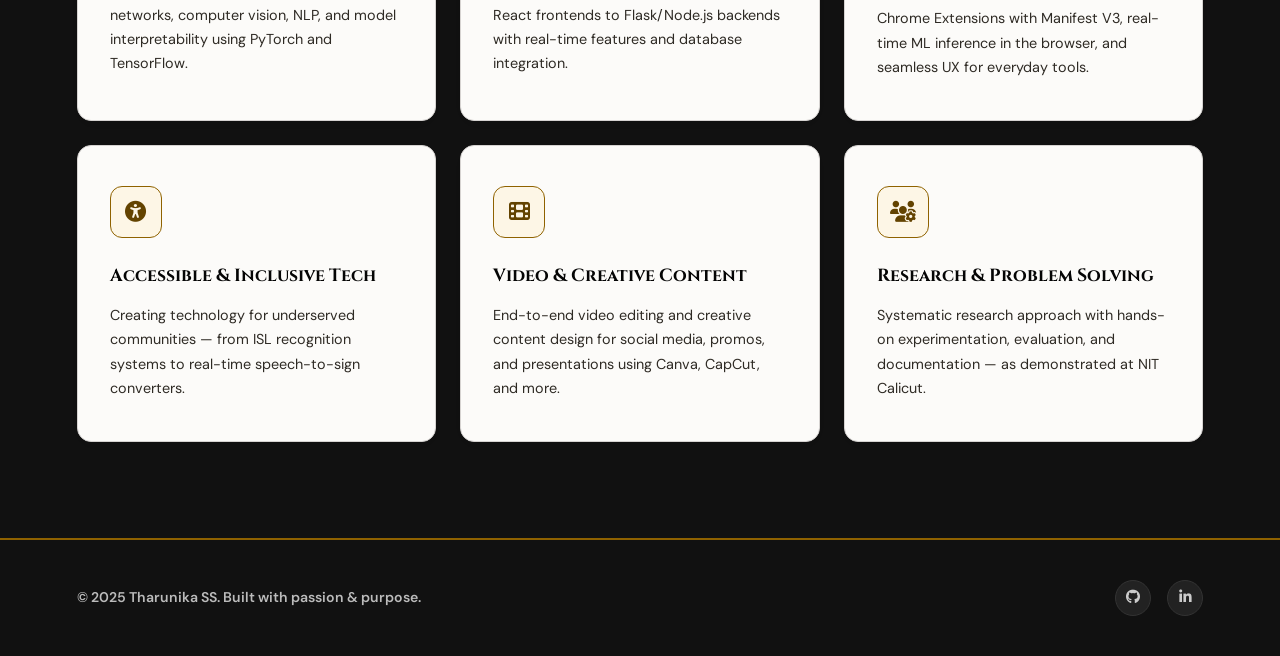
==== commit 34985d29: "Refine color contrast to high-contrast white and gold layout" ====
--- a/tharunika portfolio/about.html
+++ b/tharunika portfolio/about.html
@@ -14,17 +14,18 @@
       display: flex; align-items: flex-end;
       padding: 9rem 6% 3rem;
       position: relative; overflow: hidden;
-      border-bottom: 1px solid var(--border);
+      border-bottom: 2px solid var(--accent);
       background: var(--bg3);
     }
     .page-hero::before {
       content:''; position:absolute;
       width:600px; height:600px;
-      background: radial-gradient(circle, rgba(197,168,128,0.12), transparent 70%);
+      background: radial-gradient(circle, rgba(143,98,0,0.12), transparent 70%);
       top:-200px; right:-100px; border-radius:50%;
     }
     .page-hero-content { position:relative; z-index:1; }
-    .page-hero-content p { color:var(--text-sub); max-width:540px; font-size:1.02rem; margin-top:0.8rem; }
+    .page-hero-content h1 { color: var(--text-light) !important; }
+    .page-hero-content p { color:#cccccc; max-width:540px; font-size:1.02rem; margin-top:0.8rem; }
 
     /* About layout */
     .about-wrap {
--- a/tharunika portfolio/style.css
+++ b/tharunika portfolio/style.css
@@ -3,23 +3,26 @@
 
 /* ===== VARIABLES ===== */
 :root {
-  /* Colors */
-  --bg: #fcfbf7;            /* Alabaster / Warm White */
-  --bg2: #ffffff;           /* Pure White */
-  --bg3: #f5f3ed;           /* Warm Sand / Light Beige */
-  --text: #1c1917;          /* Charcoal Black */
-  --text-sub: #57534e;      /* Soft Charcoal */
-  --text-muted: #8c8a82;    /* Warm Muted Gray */
-  --accent: #c5a880;        /* Champagne Gold */
-  --accent-light: #f3e8d2;  /* Soft Light Gold */
-  --accent-dark: #9e7f59;   /* Antique Gold / Bronze */
+  /* High Contrast Colors */
+  --bg: #ffffff;            /* Pure White Background */
+  --bg2: #fcfbf9;           /* Off-White offset */
+  --bg3: #111111;           /* Rich Black for Headers, Footers, and dark sections */
+  --text: #050505;          /* Jet Black for primary body content */
+  --text-sub: #2e2a24;      /* Deep Charcoal */
+  --text-muted: #5e5a54;    /* Medium Muted Charcoal */
+  --text-light: #ffffff;    /* Pure White for dark sections */
+  
+  /* Accessible Deep Gold Accent Colors (contrast ratio > 4.5:1 on white background) */
+  --accent: #8f6200;        /* Deep Gold / Bronze */
+  --accent-light: #fdf6e6;  /* Soft Warm Cream background */
+  --accent-dark: #634300;   /* Antique Dark Bronze */
   
   /* Gradients & Shadows */
-  --gold-grad: linear-gradient(135deg, #dfc49c 0%, #c5a880 50%, #9e7f59 100%);
-  --gold-glow: rgba(197, 168, 128, 0.25);
-  --gold-glow-subtle: rgba(197, 168, 128, 0.12);
-  --border: #e7e5e4;        /* Soft Stone Gray */
-  --border-gold: rgba(197, 168, 128, 0.3);
+  --gold-grad: linear-gradient(135deg, #a67c1e 0%, #8f6200 50%, #634300 100%);
+  --gold-glow: rgba(143, 98, 0, 0.25);
+  --gold-glow-subtle: rgba(143, 98, 0, 0.12);
+  --border: #d6d3d1;        /* Stronger border lines */
+  --border-gold: rgba(143, 98, 0, 0.45);
   
   /* Fonts */
   --font-display: 'Cinzel', Georgia, serif;
@@ -54,14 +57,15 @@
 
 /* Custom Scrollbar */
 ::-webkit-scrollbar {
-  width: 8px;
+  width: 10px;
 }
 ::-webkit-scrollbar-track {
-  background: var(--bg3);
+  background: var(--bg2);
 }
 ::-webkit-scrollbar-thumb {
   background: var(--accent);
-  border-radius: 4px;
+  border: 2px solid var(--bg);
+  border-radius: 5px;
 }
 ::-webkit-scrollbar-thumb:hover {
   background: var(--accent-dark);
@@ -72,13 +76,13 @@
   content: '';
   position: fixed;
   inset: 0;
-  background-image: radial-gradient(circle at 50% 50%, rgba(197, 168, 128, 0.015) 1px, transparent 1px);
+  background-image: radial-gradient(circle at 50% 50%, rgba(143, 98, 0, 0.02) 1px, transparent 1px);
   background-size: 24px 24px;
   pointer-events: none;
   z-index: 99;
 }
 
-/* ===== NAVBAR & HEADER ===== */
+/* ===== NAVBAR & HEADER (DARK HIGH-CONTRAST) ===== */
 header {
   position: fixed;
   top: 0; left: 0; right: 0;
@@ -87,11 +91,12 @@
   align-items: center;
   justify-content: space-between;
   padding: 1.2rem 6%;
-  background: rgba(252, 251, 247, 0.85);
+  background: rgba(17, 17, 17, 0.95);
   backdrop-filter: blur(20px);
   -webkit-backdrop-filter: blur(20px);
-  border-bottom: 1px solid var(--border);
-  transition: var(--trans);
+  border-bottom: 2px solid var(--accent);
+  transition: var(--trans);
+  box-shadow: 0 4px 30px rgba(0, 0, 0, 0.15);
 }
 
 .logo {
@@ -115,8 +120,8 @@
 .nav-links a {
   text-decoration: none;
   font-size: 0.85rem;
-  font-weight: 600;
-  color: var(--text-sub);
+  font-weight: 700;
+  color: #cccccc;
   letter-spacing: 0.08em;
   text-transform: uppercase;
   position: relative;
@@ -128,14 +133,14 @@
   content: '';
   position: absolute;
   bottom: -2px; left: 50%;
-  width: 0; height: 1.5px;
+  width: 0; height: 2px;
   background: var(--gold-grad);
   transition: var(--trans);
   transform: translateX(-50%);
 }
 
 .nav-links a:hover {
-  color: var(--accent-dark);
+  color: #ffffff;
 }
 
 .nav-links a:hover::after,
@@ -144,8 +149,11 @@
 }
 
 .nav-links a.active {
-  color: var(--text);
-  font-weight: 700;
+  color: #ffffff;
+  background: var(--gold-grad);
+  -webkit-background-clip: text;
+  -webkit-text-fill-color: transparent;
+  background-clip: text;
 }
 
 /* ===== HERO SECTION ===== */
@@ -164,8 +172,8 @@
   inset: 0;
   z-index: 0;
   background-image: 
-    linear-gradient(rgba(197, 168, 128, 0.035) 1px, transparent 1px),
-    linear-gradient(90deg, rgba(197, 168, 128, 0.035) 1px, transparent 1px);
+    linear-gradient(rgba(143, 98, 0, 0.04) 1px, transparent 1px),
+    linear-gradient(90deg, rgba(143, 98, 0, 0.04) 1px, transparent 1px);
   background-size: 50px 50px;
   mask-image: radial-gradient(ellipse at center, black 40%, transparent 90%);
   -webkit-mask-image: radial-gradient(ellipse at center, black 40%, transparent 90%);
@@ -189,14 +197,15 @@
   text-transform: uppercase;
   margin-bottom: 1.5rem;
   padding: 0.35rem 0.9rem;
-  border: 1px solid var(--accent);
+  border: 1.5px solid var(--accent);
   border-radius: 100px;
-  background: rgba(197, 168, 128, 0.05);
+  background: var(--accent-light);
+  font-weight: 700;
 }
 
 .hero-eyebrow span {
-  width: 6px;
-  height: 6px;
+  width: 8px;
+  height: 8px;
   background: var(--accent);
   border-radius: 50%;
   animation: pulse 2s infinite;
@@ -210,10 +219,11 @@
 .hero-content h1 {
   font-family: var(--font-display);
   font-size: clamp(2.4rem, 5vw, 3.8rem);
-  font-weight: 700;
+  font-weight: 800;
   line-height: 1.15;
-  letter-spacing: -0.01em;
+  letter-spacing: 0.01em;
   margin-bottom: 0.6rem;
+  color: var(--text);
 }
 
 .hero-content h1 .highlight {
@@ -221,18 +231,19 @@
   -webkit-background-clip: text;
   -webkit-text-fill-color: transparent;
   background-clip: text;
+  font-weight: 800;
 }
 
 .hero-content h2 {
   font-family: var(--font-body);
   font-size: clamp(1.2rem, 3vw, 1.8rem);
-  font-weight: 500;
+  font-weight: 700;
   color: var(--text-sub);
   margin-bottom: 1.5rem;
 }
 
 .hero-content p {
-  font-size: 1.02rem;
+  font-size: 1.05rem;
   color: var(--text-sub);
   max-width: 540px;
   margin-bottom: 2rem;
@@ -254,7 +265,7 @@
   padding: 0.8rem 1.8rem;
   border-radius: 100px;
   font-size: 0.9rem;
-  font-weight: 600;
+  font-weight: 700;
   cursor: pointer;
   text-decoration: none;
   transition: var(--trans);
@@ -268,22 +279,22 @@
 }
 
 .btn-primary:hover {
-  transform: translateY(-3px);
+  transform: translateY(-4px);
   box-shadow: 0 12px 28px var(--gold-glow);
-  filter: brightness(1.04);
+  filter: brightness(1.08);
 }
 
 .btn-outline {
-  border: 1.5px solid var(--accent);
-  color: var(--accent-dark);
+  border: 2px solid var(--accent);
+  color: var(--accent);
   background: transparent;
 }
 
 .btn-outline:hover {
   border-color: var(--accent-dark);
-  background: var(--accent-light);
-  color: var(--text);
-  transform: translateY(-3px);
+  background: var(--gold-grad);
+  color: #ffffff;
+  transform: translateY(-4px);
 }
 
 /* ===== SOCIAL LINKS ===== */
@@ -296,8 +307,8 @@
   width: 44px;
   height: 44px;
   border-radius: 50%;
-  border: 1px solid var(--border);
-  background: var(--bg2);
+  border: 1.5px solid var(--border);
+  background: var(--bg);
   display: flex;
   align-items: center;
   justify-content: center;
@@ -310,7 +321,7 @@
 .social-link:hover {
   border-color: var(--accent);
   color: var(--accent-dark);
-  transform: translateY(-3px) rotate(8deg);
+  transform: translateY(-4px) rotate(8deg);
   box-shadow: 0 8px 20px var(--gold-glow-subtle);
 }
 
@@ -328,8 +339,7 @@
   border-radius: 50%;
   background: var(--gold-grad);
   z-index: -1;
-  opacity: 0.8;
-  filter: blur(1px);
+  opacity: 0.9;
 }
 
 .image-container img {
@@ -337,9 +347,9 @@
   height: 290px;
   border-radius: 50%;
   object-fit: cover;
-  border: 5px solid var(--bg2);
+  border: 5px solid var(--bg);
   display: block;
-  box-shadow: 0 16px 36px rgba(0,0,0,0.06);
+  box-shadow: 0 16px 36px rgba(0,0,0,0.1);
 }
 
 /* ===== SECTION WRAPPERS ===== */
@@ -361,14 +371,16 @@
   text-transform: uppercase;
   margin-bottom: 0.5rem;
   display: block;
+  font-weight: 700;
 }
 
 .section-header h2 {
   font-family: var(--font-display);
   font-size: clamp(1.8rem, 3.5vw, 2.8rem);
-  font-weight: 700;
+  font-weight: 800;
   letter-spacing: 0.02em;
   line-height: 1.2;
+  color: var(--text);
 }
 
 .section-header h2 .accent {
@@ -376,25 +388,26 @@
   -webkit-background-clip: text;
   -webkit-text-fill-color: transparent;
   background-clip: text;
+  font-weight: 800;
 }
 
 /* ===== CARDS (GLOBAL REDESIGN) ===== */
 .card {
-  background: var(--bg2);
-  border: 1px solid var(--border);
+  background: var(--bg);
+  border: 1.5px solid var(--border);
   border-radius: var(--radius);
   padding: 2.2rem;
   transition: var(--trans);
   position: relative;
   overflow: hidden;
-  box-shadow: 0 4px 20px rgba(0,0,0,0.02);
+  box-shadow: 0 4px 20px rgba(0,0,0,0.015);
 }
 
 .card::before {
   content: '';
   position: absolute;
   top: 0; left: 0; right: 0;
-  height: 2px;
+  height: 3px;
   background: var(--gold-grad);
   opacity: 0;
   transition: var(--trans);
@@ -402,7 +415,7 @@
 
 .card:hover {
   border-color: var(--accent);
-  transform: translateY(-6px);
+  transform: translateY(-8px);
   box-shadow: 0 20px 40px var(--gold-glow-subtle);
 }
 
@@ -415,20 +428,20 @@
   display: inline-block;
   font-family: var(--font-mono);
   font-size: 0.7rem;
-  font-weight: 500;
+  font-weight: 700;
   padding: 0.35rem 0.8rem;
   border-radius: 6px;
-  background: var(--bg3);
+  background: var(--accent-light);
   color: var(--accent-dark);
-  border: 1px solid var(--border);
+  border: 1px solid rgba(143, 98, 0, 0.3);
   margin: 0.2rem;
   text-transform: uppercase;
   letter-spacing: 0.05em;
 }
 
-/* ===== FOOTER ===== */
+/* ===== FOOTER (DARK HIGH-CONTRAST) ===== */
 footer {
-  border-top: 1px solid var(--border);
+  border-top: 2px solid var(--accent);
   padding: 2.5rem 6%;
   display: flex;
   align-items: center;
@@ -439,9 +452,21 @@
 }
 
 footer p {
-  color: var(--text-muted);
+  color: #bbbbbb;
   font-size: 0.88rem;
-  font-weight: 500;
+  font-weight: 600;
+}
+
+footer .socials .social-link {
+  background: #222222;
+  border-color: #333333;
+  color: #cccccc;
+}
+
+footer .socials .social-link:hover {
+  border-color: var(--accent);
+  color: #ffffff;
+  background: var(--gold-grad);
 }
 
 /* ===== RESPONSIVE STYLES ===== */
